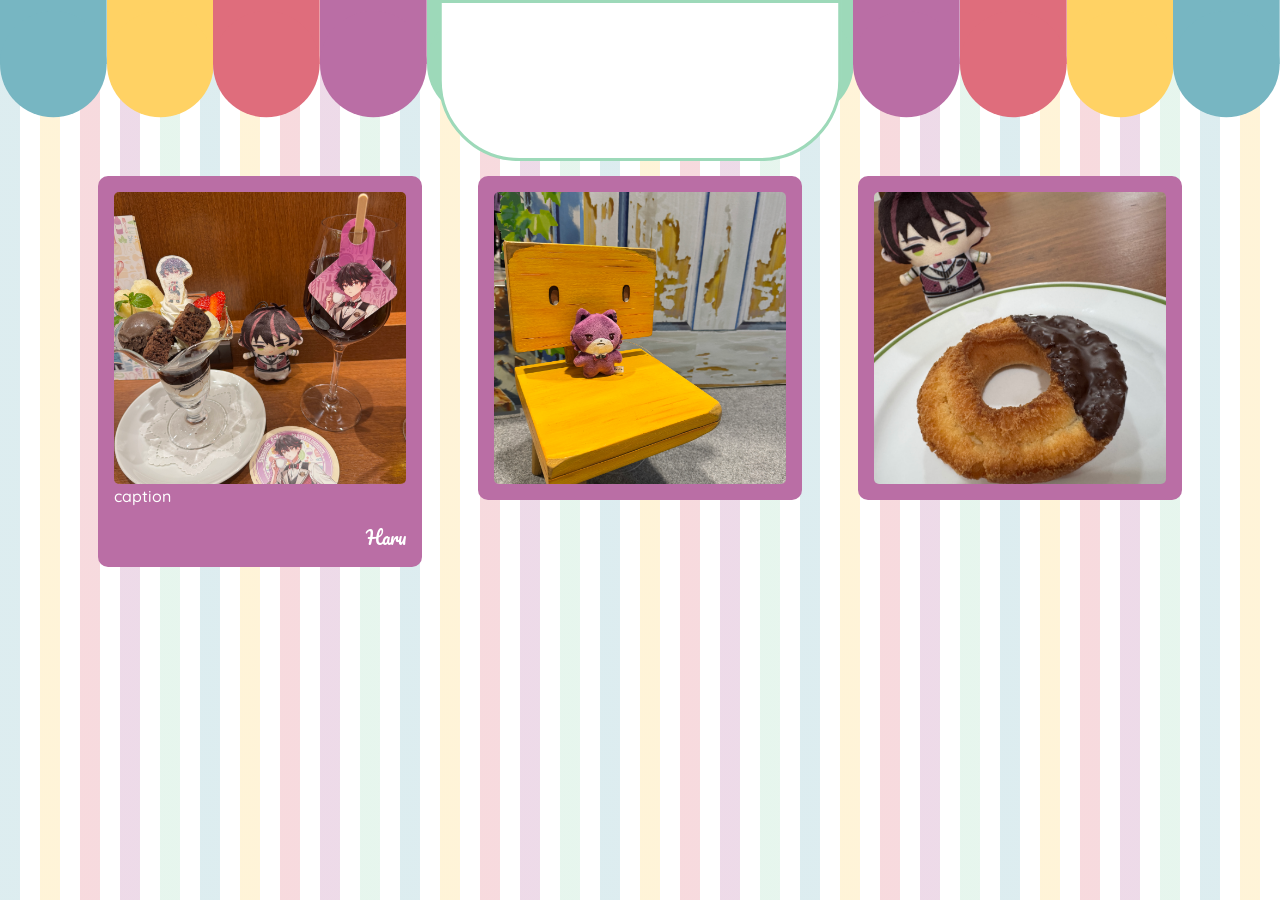
==== oshikatsu.html @ 975a584d "base for oshikatsu" ====
<!DOCTYPE html>
<html lang="en">

<head>
    <meta charset="UTF-8" />
    <meta name="viewport" content="width=device-width, initial-scale=1.0" />
    <title>Speciale 2nd Anniversary Fanzine</title>
    <meta name="description" content="A celebratory fanzine website for Speciale's second anniversary." />
    <link rel="stylesheet" href="style.css" />
    <link href="https://cdn.jsdelivr.net/npm/bootstrap@5.3.8/dist/css/bootstrap.min.css" rel="stylesheet"
        integrity="sha384-sRIl4kxILFvY47J16cr9ZwB07vP4J8+LH7qKQnuqkuIAvNWLzeN8tE5YBujZqJLB" crossorigin="anonymous">
    <link rel="preconnect" href="https://fonts.googleapis.com">
    <link rel="preconnect" href="https://fonts.gstatic.com" crossorigin>
    <link href="https://fonts.googleapis.com/css2?family=Pacifico&family=Quicksand:wght@300..700&display=swap"
        rel="stylesheet">
</head>

<body>
    <header>
        <div class="container-fluid">
            <div class="row position-relative align-items-center top-0" style="height: auto;">
                <div class="col-5 p-0 d-flex">
                    <svg viewBox="0 0 150 180" style="width: 20%; height: auto;">
                        <rect width="100%" height="90" fill="#77B6C2" />
                        <circle cx="75" cy="90" r="75" fill="#77B6C2" />
                    </svg>
                    <svg viewBox="0 0 150 180" style="width: 20%; height: auto;">
                        <rect width="100%" height="90" fill="#FFD264" />
                        <circle cx="75" cy="90" r="75" fill="#FFD264" />
                    </svg>
                    <svg viewBox="0 0 150 180" style="width: 20%; height: auto;">
                        <rect width="100%" height="90" fill="#DF6D7C" />
                        <circle cx="75" cy="90" r="75" fill="#DF6D7C" />
                    </svg>
                    <svg viewBox="0 0 150 180" style="width: 20%; height: auto;">
                        <rect width="100%" height="90" fill="#BA6EA5" />
                        <circle cx="75" cy="90" r="75" fill="#BA6EA5" />
                    </svg>
                    <svg viewBox="0 0 150 180" style="width: 20%; height: auto;">
                        <rect width="100%" height="90" fill="#9DD9B9" />
                        <circle cx="75" cy="90" r="75" fill="#9DD9B9" />
                    </svg>
                </div>
                <div class="position-absolute top-0 start-50 translate-middle-x col-4">
                    <svg width="100%" height="auto;" viewBox="0 0 650 260" fill="none"
                        xmlns="http://www.w3.org/2000/svg">
                        <path
                            d="M647.5 2.5V130C647.5 200.416 590.416 257.5 520 257.5H130C59.5837 257.5 2.5 200.416 2.5 130V2.5H647.5Z"
                            fill="white" />
                        <path
                            d="M647.5 2.5V130C647.5 200.416 590.416 257.5 520 257.5H130C59.5837 257.5 2.5 200.416 2.5 130V2.5H647.5Z"
                            stroke="#9DD9B9" stroke-width="5" />
                    </svg>
                </div>
                <div class="col-5 p-0 d-flex ms-auto">
                    <svg viewBox="0 0 150 180" style="width: 20%; height: auto;">
                        <rect width="100%" height="90" fill="#9DD9B9" />
                        <circle cx="75" cy="90" r="75" fill="#9DD9B9" />
                    </svg>
                    <svg viewBox="0 0 150 180" style="width: 20%; height: auto;">
                        <rect width="100%" height="90" fill="#BA6EA5" />
                        <circle cx="75" cy="90" r="75" fill="#BA6EA5" />
                    </svg>
                    <svg viewBox="0 0 150 180" style="width: 20%; height: auto;">
                        <rect width="100%" height="90" fill="#DF6D7C" />
                        <circle cx="75" cy="90" r="75" fill="#DF6D7C" />
                    </svg>
                    <svg viewBox="0 0 150 180" style="width: 20%; height: auto;">
                        <rect width="100%" height="90" fill="#FFD264" />
                        <circle cx="75" cy="90" r="75" fill="#FFD264" />
                    </svg>
                    <svg viewBox="0 0 150 180" style="width: 20%; height: auto;">
                        <rect width="100%" height="90" fill="#77B6C2" />
                        <circle cx="75" cy="90" r="75" fill="#77B6C2" />
                    </svg>
                </div>
            </div>
        </div>
    </header>
    <main class=" container oshi-container">
        <div class="row">
            <div class="col-sm">
                <div class="soma">
                    <img src="assets\IMG_2982.JPG">
                    <p class="caption">caption</p>
                    <p class="name">Haru</p>
                </div>
            </div>
            <div class="col-sm">
                <div class="soma">
                    <img src="assets\IMG_4136.JPG">
                </div>
            </div>
            <div class="col-sm">
                <div class="soma">
                    <img src="assets\IMG_4649.JPG ">
                </div>
            </div>

        </div>

    </main>
</body>
---- style.css ----
/* UNIVERSAL ---------------------------------------------------------------- */

html {
	min-height: 100% !important;
}

body{
  background: repeating-linear-gradient(
    90deg,
    rgba(119, 182, 194, 0.25) 0px 20px,
    white 20px 40px,
    rgba(255, 210, 100, 0.25) 40px 60px,
    white 60px 80px,
    rgba(223, 109, 124, 0.25) 80px 100px,
    white 100px 120px,
    rgba(186, 110, 165, 0.25) 120px 140px,
    white 140px 160px,
    rgba(157, 217, 185, 0.25) 160px 180px,
    white 180px 200px
  );

}
p{
  font-family: "Quicksand";
  font-weight: 500;
}

/* OSHIKATSU ---------------------------------------------------------------- */

p.caption {
  color: #FFFFFF
}

p.name{
  color: #FFFFFF;
  text-align: right;
  font-family: "Pacifico";
  font-size: 18px;
  margin-bottom: 0px;
}

.oshi-container{
  margin-top: 2em
}

.soma{
  background-color: #BA6EA5;
  border-radius: 10px;
  margin:1em;
  padding: 1em;
}

.berry{
background-color: #DF6D7C
}
.tama{
background-color: #FFD264
}
.tora{
background-color: #77B6C2
}
.suzu{
background-color: #9DD9B9
}

.soma img {
  max-width: 100%;
  aspect-ratio: 1 / 1;
  object-fit:cover;
  border-radius: 5px
}
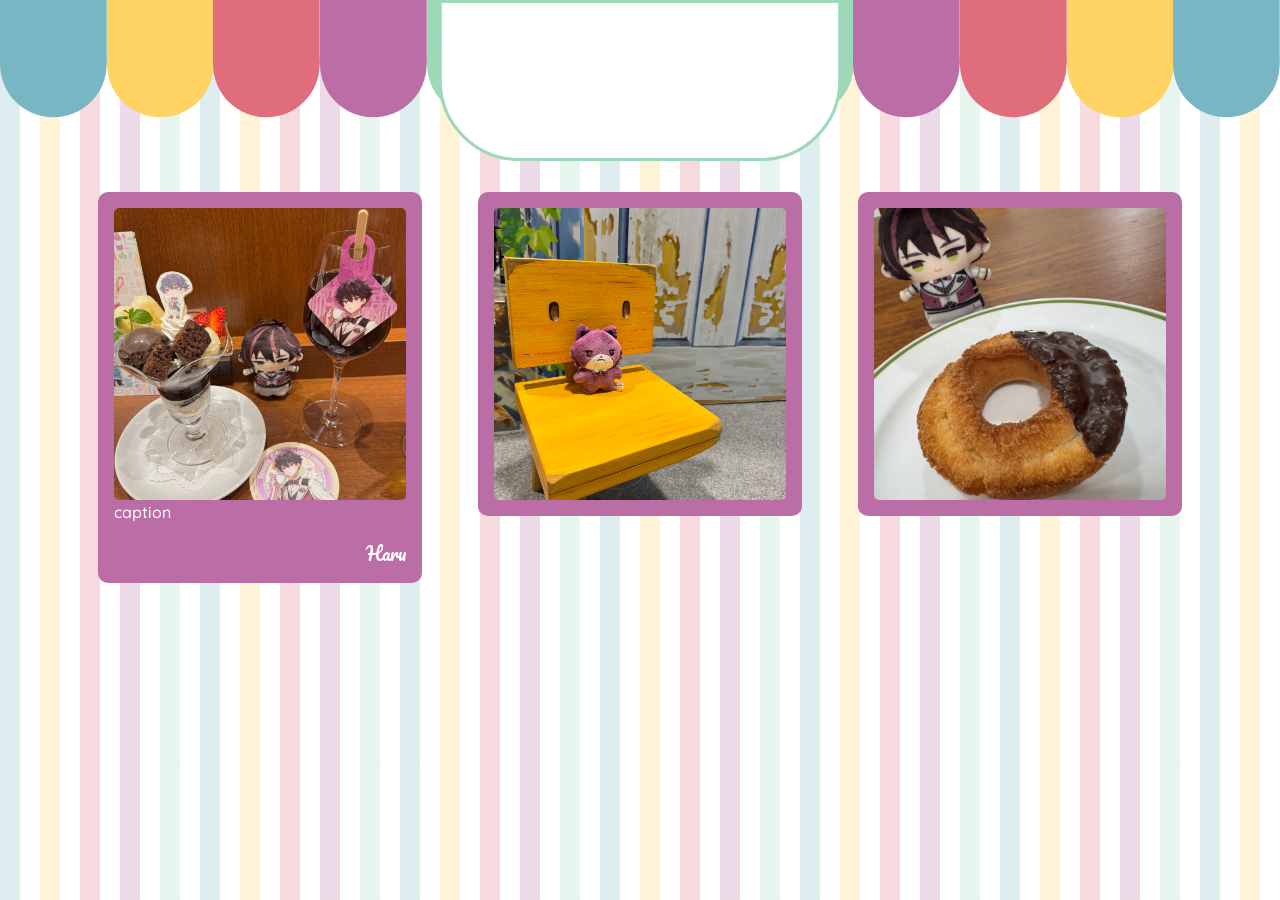
==== commit a241ccd1: "image when clicked opens modal" ====
--- a/oshikatsu.html
+++ b/oshikatsu.html
@@ -80,24 +80,43 @@
     <main class=" container oshi-container">
         <div class="row">
             <div class="col-sm">
-                <div class="soma">
-                    <img src="assets\IMG_2982.JPG">
+                <div class="soma oshi-card">
+                    <img src="assets\IMG_2982.JPG" data-bs-toggle="modal" data-bs-target="#imageModal"
+                        data-src="assets\IMG_2982.JPG" data-caption="Some kind of caption" style="cursor:pointer;">
                     <p class="caption">caption</p>
                     <p class="name">Haru</p>
                 </div>
             </div>
             <div class="col-sm">
-                <div class="soma">
-                    <img src="assets\IMG_4136.JPG">
+                <div class="soma oshi-card">
+                    <img src="assets\IMG_4136.JPG" data-bs-toggle="modal" data-bs-target="#imageModal"
+                        data-src="assets\IMG_4136.JPG" style="cursor:pointer;">
                 </div>
             </div>
             <div class="col-sm">
-                <div class="soma">
-                    <img src="assets\IMG_4649.JPG ">
+                <div class="soma oshi-card">
+                    <img src="assets\IMG_4649.JPG " data-bs-toggle="modal" data-bs-target="#imageModal"
+                        data-src="assets\IMG_4649.JPG " style="cursor:pointer;">
                 </div>
             </div>
 
         </div>
+        <div id="modal-placeholder"></div>
+    </main>
+    <script src="https://cdn.jsdelivr.net/npm/bootstrap@5.3.3/dist/js/bootstrap.bundle.min.js"></script>
+    <script>
+        fetch('modal.html')
+            .then(res => res.text())
+            .then(html => {
+                document.getElementById('modal-placeholder').innerHTML = html
+                // load modal.js AFTER the modal HTML is injected
+                const script = document.createElement('script')
+                script.src = 'script.js'
+                document.body.appendChild(script)
+            })
+    </script>
+</body>
 
-    </main>
-</body>+
+
+</html>
--- a/style.css
+++ b/style.css
@@ -40,14 +40,17 @@
 }
 
 .oshi-container{
-  margin-top: 2em
+  margin-top: 3em
+}
+
+.oshi-card{
+  border-radius: 10px;
+  margin:1em;
+  padding: 1em;
 }
 
 .soma{
   background-color: #BA6EA5;
-  border-radius: 10px;
-  margin:1em;
-  padding: 1em;
 }
 
 .berry{
@@ -68,4 +71,10 @@
   aspect-ratio: 1 / 1;
   object-fit:cover;
   border-radius: 5px
+}
+
+/* OSHIKATSU ---------------------------------------------------------------- */
+
+.modal-custom{
+  padding:1em;
 }
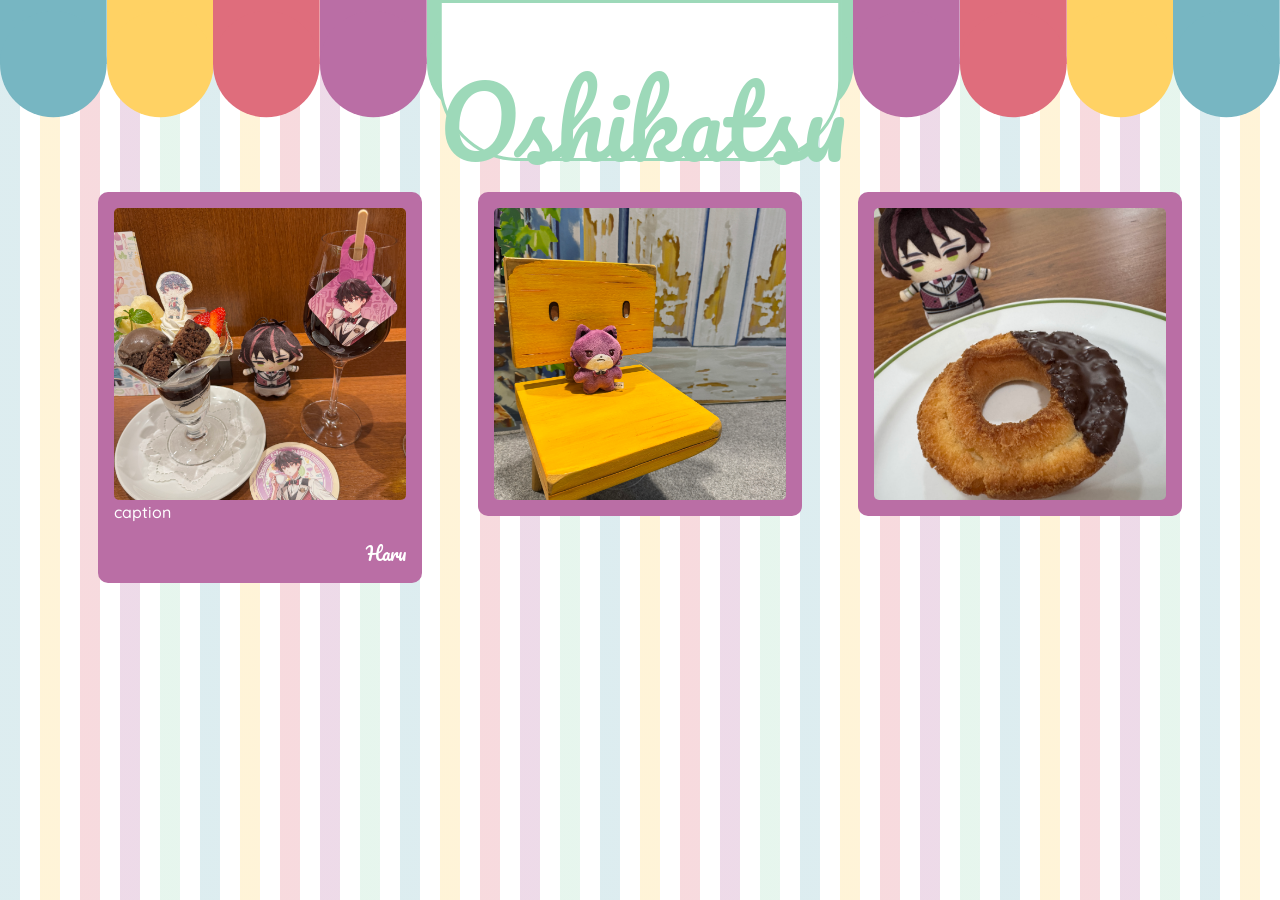
==== commit 6fabf3a3: "Added base frontpage with link to fanzine and oshikatsu" ====
--- a/oshikatsu.html
+++ b/oshikatsu.html
@@ -51,6 +51,11 @@
                             d="M647.5 2.5V130C647.5 200.416 590.416 257.5 520 257.5H130C59.5837 257.5 2.5 200.416 2.5 130V2.5H647.5Z"
                             stroke="#9DD9B9" stroke-width="5" />
                     </svg>
+                </div>
+                <div class="position-absolute top-50 start-50 translate-middle-x col-4 ">
+                    <div class="heading-box">
+                        <h1 class="heading">Oshikatsu</h1>
+                    </div>
                 </div>
                 <div class="col-5 p-0 d-flex ms-auto">
                     <svg viewBox="0 0 150 180" style="width: 20%; height: auto;">
--- a/style.css
+++ b/style.css
@@ -24,6 +24,28 @@
   font-family: "Quicksand";
   font-weight: 500;
 }
+
+h1{
+    font-family: "Pacifico";
+}
+
+/* LANDING PAGE  ---------------------------------------------------------------- */
+.menu-btn{
+text-align: center
+}
+
+.menu-btn button{
+  font-size:2em;
+  font-family: "Pacifico";
+  margin:10px;
+  background-color: #FDDAA0;
+  color: #12320D;
+  border: 2px solid #12320D;
+  padding:10px;
+  border-radius: 0.25em;
+
+}
+
 
 /* OSHIKATSU ---------------------------------------------------------------- */
 
@@ -77,4 +99,15 @@
 
 .modal-custom{
   padding:1em;
+}
+
+.heading-box{
+width:100%;
+height: auto;
+}
+
+.heading{
+  color: #9DD9B9;
+  text-align: center;
+  font-size: 6em;
 }
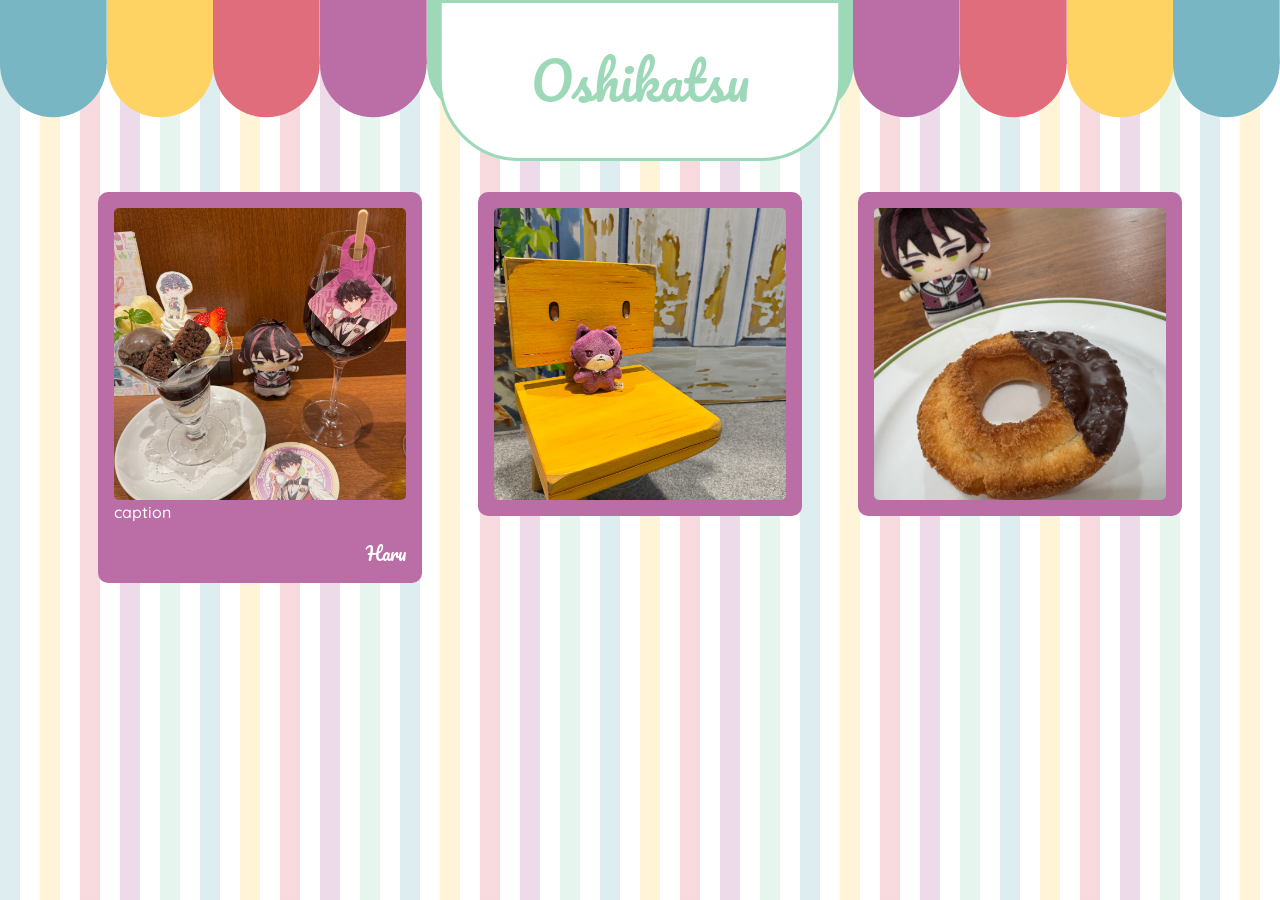
==== commit 240a0ed8: "updated responsive-ness for oshikatsu header" ====
--- a/oshikatsu.html
+++ b/oshikatsu.html
@@ -41,9 +41,8 @@
                         <circle cx="75" cy="90" r="75" fill="#9DD9B9" />
                     </svg>
                 </div>
-                <div class="position-absolute top-0 start-50 translate-middle-x col-4">
-                    <svg width="100%" height="auto;" viewBox="0 0 650 260" fill="none"
-                        xmlns="http://www.w3.org/2000/svg">
+                <div class="position-absolute top-0 start-50 translate-middle-x col-4 dome-wrapper">
+                    <svg width="100%" viewBox="0 0 650 260" fill="none" xmlns="http://www.w3.org/2000/svg">
                         <path
                             d="M647.5 2.5V130C647.5 200.416 590.416 257.5 520 257.5H130C59.5837 257.5 2.5 200.416 2.5 130V2.5H647.5Z"
                             fill="white" />
@@ -51,8 +50,6 @@
                             d="M647.5 2.5V130C647.5 200.416 590.416 257.5 520 257.5H130C59.5837 257.5 2.5 200.416 2.5 130V2.5H647.5Z"
                             stroke="#9DD9B9" stroke-width="5" />
                     </svg>
-                </div>
-                <div class="position-absolute top-50 start-50 translate-middle-x col-4 ">
                     <div class="heading-box">
                         <h1 class="heading">Oshikatsu</h1>
                     </div>
--- a/style.css
+++ b/style.css
@@ -101,13 +101,25 @@
   padding:1em;
 }
 
-.heading-box{
-width:100%;
-height: auto;
+.dome-wrapper {
+    position: relative; /* this becomes the positioning context */
 }
 
-.heading{
-  color: #9DD9B9;
-  text-align: center;
-  font-size: 6em;
+.heading-box {
+    position: absolute;
+    top: 50%;
+    left: 50%;
+    transform: translate(-50%, -50%);
+    width: 100%;
+    display: flex;
+    justify-content: center;
+    align-items: center;
+    padding: 0 1rem;
+}
+
+.heading {
+    font-size: clamp(1.5rem, 4vw, 6rem);
+    margin: 0;
+    line-height: 1;
+    color: #9DD9B9;
 }
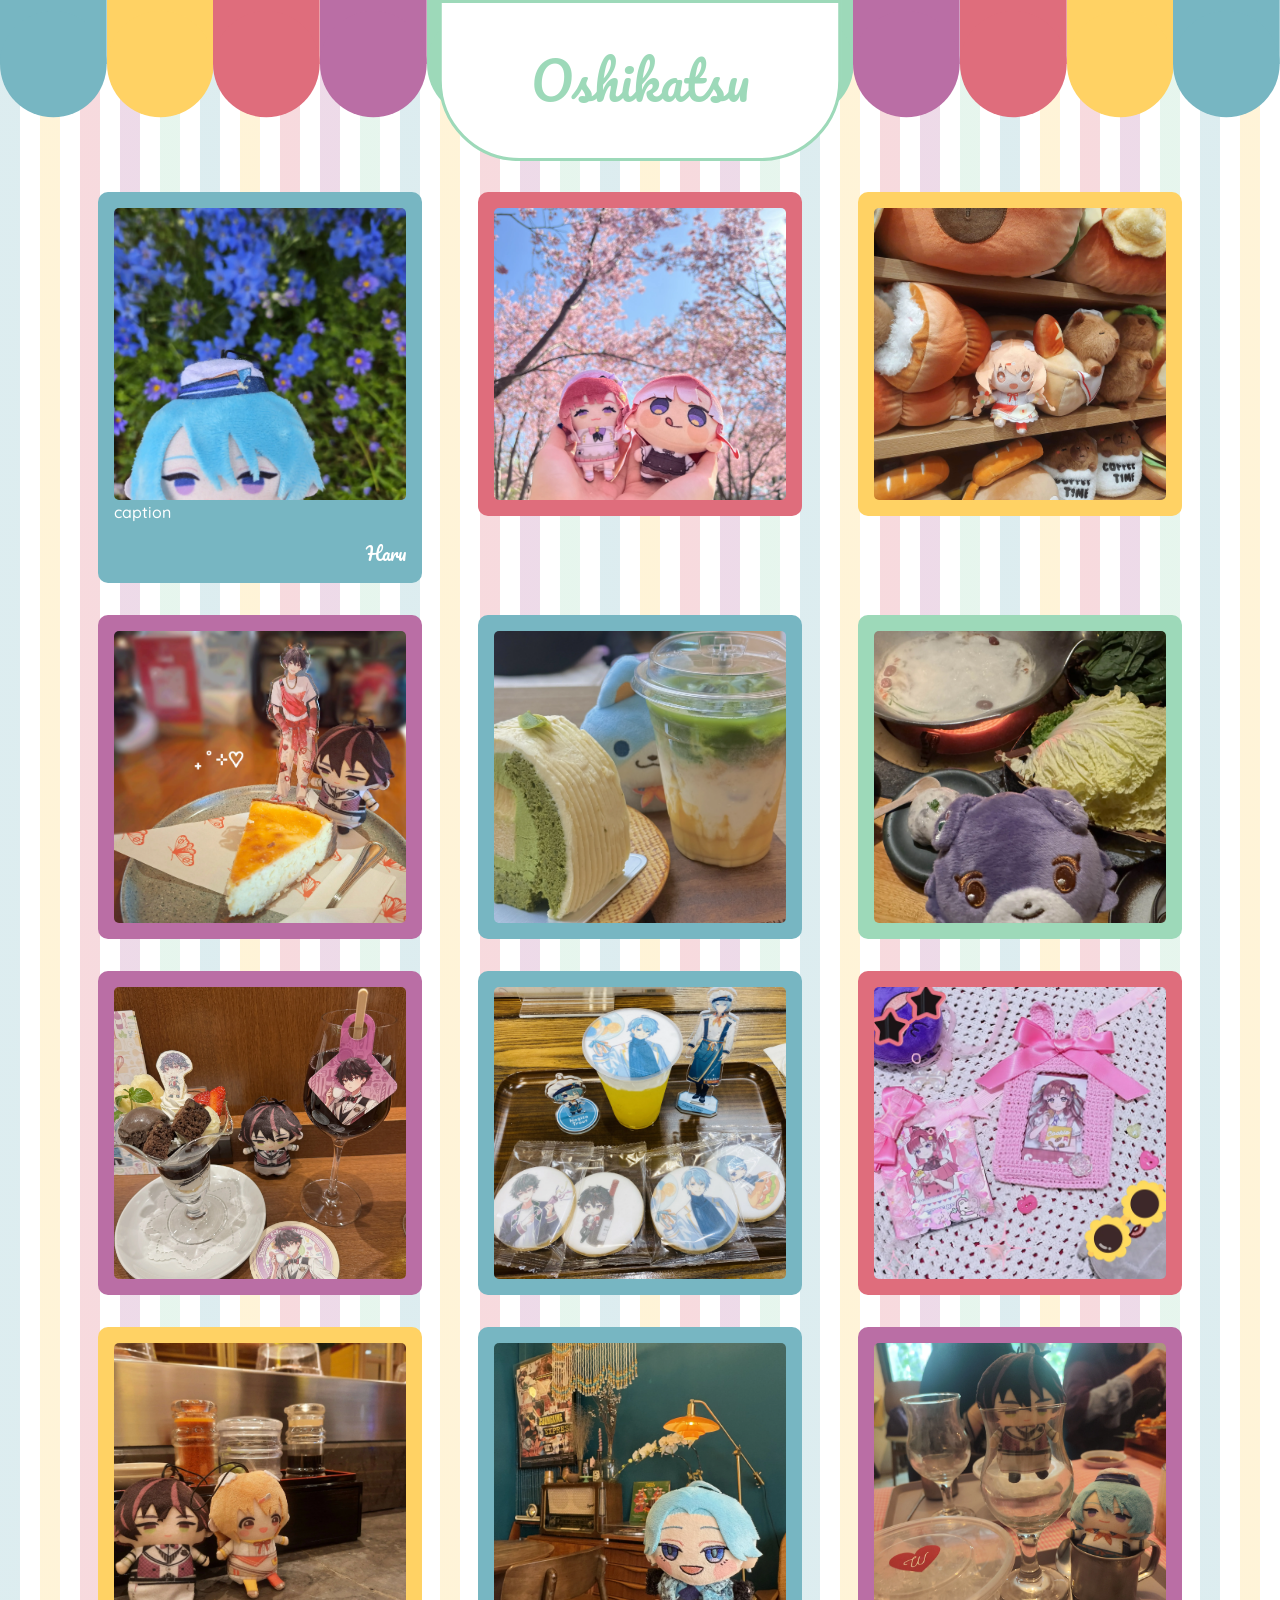
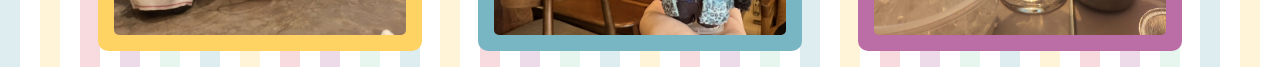
==== commit 0ed8803a: "added oshikatsu images and awning" ====
--- a/oshikatsu.html
+++ b/oshikatsu.html
@@ -82,26 +82,86 @@
     <main class=" container oshi-container">
         <div class="row">
             <div class="col-sm">
-                <div class="soma oshi-card">
-                    <img src="assets\IMG_2982.JPG" data-bs-toggle="modal" data-bs-target="#imageModal"
-                        data-src="assets\IMG_2982.JPG" data-caption="Some kind of caption" style="cursor:pointer;">
+                <div class="tora oshi-card">
+                    <img src="assets\oshikatsu\ellen_2.webp" data-bs-toggle="modal" data-bs-target="#imageModal"
+                        data-src="assets\oshikatsu\ellen_2.webp" data-caption="Some kind of caption"
+                        style="cursor:pointer;">
                     <p class="caption">caption</p>
                     <p class="name">Haru</p>
                 </div>
             </div>
             <div class="col-sm">
+                <div class="berry oshi-card">
+                    <img src="assets\oshikatsu\ritsu_3.webp" data-bs-toggle="modal" data-bs-target="#imageModal"
+                        data-src="assets\oshikatsu\ritsu_3.webp" style="cursor:pointer;">
+                </div>
+            </div>
+            <div class="col-sm">
+                <div class="tama oshi-card">
+                    <img src="assets\oshikatsu\kei_2.webp" data-bs-toggle="modal" data-bs-target="#imageModal"
+                        data-src="assets\oshikatsu\kei_2.webp" style="cursor:pointer;">
+                </div>
+            </div>
+        </div>
+        <div class="row">
+            <div class="col-sm">
                 <div class="soma oshi-card">
-                    <img src="assets\IMG_4136.JPG" data-bs-toggle="modal" data-bs-target="#imageModal"
-                        data-src="assets\IMG_4136.JPG" style="cursor:pointer;">
+                    <img src="assets\oshikatsu\hoshi_1.webp" data-bs-toggle="modal" data-bs-target="#imageModal"
+                        data-src="assets\oshikatsu\hoshi_1.webp" style="cursor:pointer;">
+                </div>
+            </div>
+            <div class="col-sm">
+                <div class="tora oshi-card">
+                    <img src="assets\oshikatsu\kelly_1.webp" data-bs-toggle="modal" data-bs-target="#imageModal"
+                        data-src="assets\oshikatsu\kelly_1.webp" style="cursor:pointer;">
+                </div>
+            </div>
+            <div class="col-sm">
+                <div class="suzu oshi-card">
+                    <img src="assets\oshikatsu\haru_4.webp" data-bs-toggle="modal" data-bs-target="#imageModal"
+                        data-src="assets\oshikatsu\haru_4.webp" style="cursor:pointer;">
+                </div>
+            </div>
+        </div>
+        <div class="row">
+            <div class="col-sm">
+                <div class="soma oshi-card">
+                    <img src="assets\oshikatsu\haru_1.webp" data-bs-toggle="modal" data-bs-target="#imageModal"
+                        data-src="assets\oshikatsu\haru_1.webp" style="cursor:pointer;">
+                </div>
+            </div>
+            <div class="col-sm">
+                <div class="tora oshi-card">
+                    <img src="assets\oshikatsu\hellena_3.webp" data-bs-toggle="modal" data-bs-target="#imageModal"
+                        data-src="assets\oshikatsu\hellena_3.webp" style="cursor:pointer;">
+                </div>
+            </div>
+            <div class="col-sm">
+                <div class="berry oshi-card">
+                    <img src="assets\oshikatsu\mika_1.webp" data-bs-toggle="modal" data-bs-target="#imageModal"
+                        data-src="assets\oshikatsu\mika_1.webp" style="cursor:pointer;">
+                </div>
+            </div>
+        </div>
+        <div class="row">
+            <div class="col-sm">
+                <div class="tama oshi-card">
+                    <img src="assets\oshikatsu\kei_1.webp" data-bs-toggle="modal" data-bs-target="#imageModal"
+                        data-src="assets\oshikatsu\kei_1.webp" style="cursor:pointer;">
+                </div>
+            </div>
+            <div class="col-sm">
+                <div class="tora oshi-card">
+                    <img src="assets\oshikatsu\saku_1.webp" data-bs-toggle="modal" data-bs-target="#imageModal"
+                        data-src="assets\oshikatsu\saku_1.webp" style="cursor:pointer;">
                 </div>
             </div>
             <div class="col-sm">
                 <div class="soma oshi-card">
-                    <img src="assets\IMG_4649.JPG " data-bs-toggle="modal" data-bs-target="#imageModal"
-                        data-src="assets\IMG_4649.JPG " style="cursor:pointer;">
+                    <img src="assets\oshikatsu\trisha_1.webp" data-bs-toggle="modal" data-bs-target="#imageModal"
+                        data-src="assets\oshikatsu\trisha_1.webp" style="cursor:pointer;">
                 </div>
             </div>
-
         </div>
         <div id="modal-placeholder"></div>
     </main>
--- a/style.css
+++ b/style.css
@@ -4,7 +4,13 @@
 	min-height: 100% !important;
 }
 
+html.no-scroll {
+	height: 100%;
+	overflow: hidden;
+}
+
 body{
+   margin: 0;
   background: repeating-linear-gradient(
     90deg,
     rgba(119, 182, 194, 0.25) 0px 20px,
@@ -18,8 +24,13 @@
     rgba(157, 217, 185, 0.25) 160px 180px,
     white 180px 200px
   );
-
-}
+}
+
+body.no-scroll {
+  height: 100%;
+  overflow: hidden;
+}
+
 p{
   font-family: "Quicksand";
   font-weight: 500;
@@ -45,7 +56,101 @@
   border-radius: 0.25em;
 
 }
-
+.landing-hero {
+    position: relative;
+    display: flex;
+    align-items: flex-end;
+    justify-content: space-between;
+    height: 100vh;
+    width: 100vw;
+    margin: 0 auto;
+    overflow: hidden;
+}
+
+.char {
+    position: absolute;
+    bottom: 0;
+    height: auto; /* let width drive */
+    object-fit: unset;
+}
+
+/* ── Side groups ── */
+.characters-left,
+.characters-right {
+    position: relative;
+    flex-shrink: 0;
+    width: 38%;
+    height: 750px;
+    overflow: visible;
+    transform: translateY(50%);
+}
+
+/* Left: 3 characters — char-left-3 bleeds furthest into center */
+.char-left-1 { left: -15%;  width: 100%; z-index: 1; }
+.char-left-2 { left: 14%;  width: 100%; z-index: 2; }
+.char-left-3 { left: 38%;  width: 90%; z-index: 3; transform: translateY(10%);}
+
+/* Right: 2 characters — char-right-1 bleeds furthest into center */
+.char-right-1 { right: 38%; width: 100%; z-index: 2; }
+.char-right-2 { right: -7%; width: 100%; z-index: 3;  transform: translateY(5%);}
+
+/* ── Center ── */
+.hero-center {
+    position: absolute;
+        left: 50%;
+    top: 0; /* anchor to top instead of true center */
+    transform: translateX(-50%); /* only horizontal centering */
+    z-index: 10; /* sits above character images */
+    display: flex;
+    flex-direction: column;
+    align-items: center;
+    gap: 1rem;
+    flex-shrink: 0;
+    width: auto;
+    padding-bottom: 2rem;
+}
+
+.hero-logo {
+    width: 100%;
+    max-width: 750px;
+}
+
+.hero-buttons {
+    display: flex;
+    flex-direction: column;
+    align-items: center;
+    gap: 0.75rem;
+    width: 100%;
+}
+
+.menu-btn-hero {
+    font-size: clamp(1rem, 2.5vw, 1.5rem);
+    font-family: "Pacifico";
+    width: 30%;
+    background-color: #FDDAA0;
+    color: #12320D;
+    border: 2px solid #12320D;
+    padding: 10px;
+    border-radius: 0.25em;
+    cursor: pointer;
+}
+
+/* ── Mobile: hide characters, center the logo + buttons ── */
+@media (max-width: 768px) {
+    .characters-left,
+    .characters-right {
+        display: none;
+    }
+
+    .landing-hero {
+        min-height: unset;
+        padding: 2rem 1rem;
+    }
+
+    .hero-center {
+        width: 100%;
+    }
+}
 
 /* OSHIKATSU ---------------------------------------------------------------- */
 
@@ -74,7 +179,6 @@
 .soma{
   background-color: #BA6EA5;
 }
-
 .berry{
 background-color: #DF6D7C
 }
@@ -94,6 +198,34 @@
   object-fit:cover;
   border-radius: 5px
 }
+
+.tora img {
+  max-width: 100%;
+  aspect-ratio: 1 / 1;
+  object-fit:cover;
+  border-radius: 5px
+}
+.berry img {
+  max-width: 100%;
+  aspect-ratio: 1 / 1;
+  object-fit:cover;
+  border-radius: 5px
+}
+.tama img {
+  max-width: 100%;
+  aspect-ratio: 1 / 1;
+  object-fit:cover;
+  border-radius: 5px
+}
+.suzu img {
+  max-width: 100%;
+  aspect-ratio: 1 / 1;
+  object-fit:cover;
+  border-radius: 5px
+}
+
+
+
 
 /* OSHIKATSU ---------------------------------------------------------------- */
 
@@ -122,4 +254,73 @@
     margin: 0;
     line-height: 1;
     color: #9DD9B9;
-}+}
+
+/* AWNING HEADER ---------------------------------------------------------------- */
+
+.awning-header {
+    position: relative;
+    width: 100%;
+    height: var(--awning-height);
+    overflow: hidden;
+}
+
+/* Brick backdrop behind the awning */
+.awning-brick {
+    height: 60%;
+    width: 100%;
+    display: flex;
+    align-items: flex-end;
+    justify-content: center;
+    padding-bottom: 0.25em;
+    background-color: #9c4a3d;
+    background-image:
+        linear-gradient(335deg, rgba(0, 0, 0, 0.18) 23px, transparent 23px),
+        linear-gradient(155deg, rgba(0, 0, 0, 0.18) 23px, transparent 23px),
+        linear-gradient(335deg, rgba(0, 0, 0, 0.18) 23px, transparent 23px),
+        linear-gradient(155deg, rgba(0, 0, 0, 0.18) 23px, transparent 23px);
+    background-size: 58px 58px;
+    background-position: 0px 2px, 4px 35px, 29px 31px, 34px 6px;
+    box-shadow: inset 0 -6px 12px -6px rgba(0, 0, 0, 0.4);
+}
+
+.awning-brand {
+    font-family: "Pacifico";
+    font-size: clamp(1.5rem, 4vw, 2.75rem);
+    color: #FDDAA0;
+    text-shadow: 2px 2px 0 rgba(0, 0, 0, 0.35);
+}
+
+/* The awning band itself */
+.awning-band {
+    height: 32%;
+    width: 100%;
+    display: flex;
+    align-items: center;
+    justify-content: center;
+    background-color: #B5342E;
+    background-image: repeating-linear-gradient(
+        90deg,
+        rgba(0, 0, 0, 0.08) 0px 18px,
+        transparent 18px 36px
+    );
+    box-shadow: inset 0 4px 6px -4px rgba(0, 0, 0, 0.5);
+}
+
+.awning-text {
+    font-family: "Pacifico";
+    font-style: italic;
+    font-size: clamp(1rem, 2.2vw, 1.5rem);
+    color: #FDDAA0;
+    letter-spacing: 0.05em;
+}
+
+/* Scalloped valance along the bottom edge of the awning */
+.awning-scallop {
+    height: 8%;
+    width: 100%;
+    background-image: radial-gradient(circle at 10px 0, transparent 12px, #B5342E 13px);
+    background-size: 20px 20px;
+    background-repeat: repeat-x;
+    background-position: top;
+}
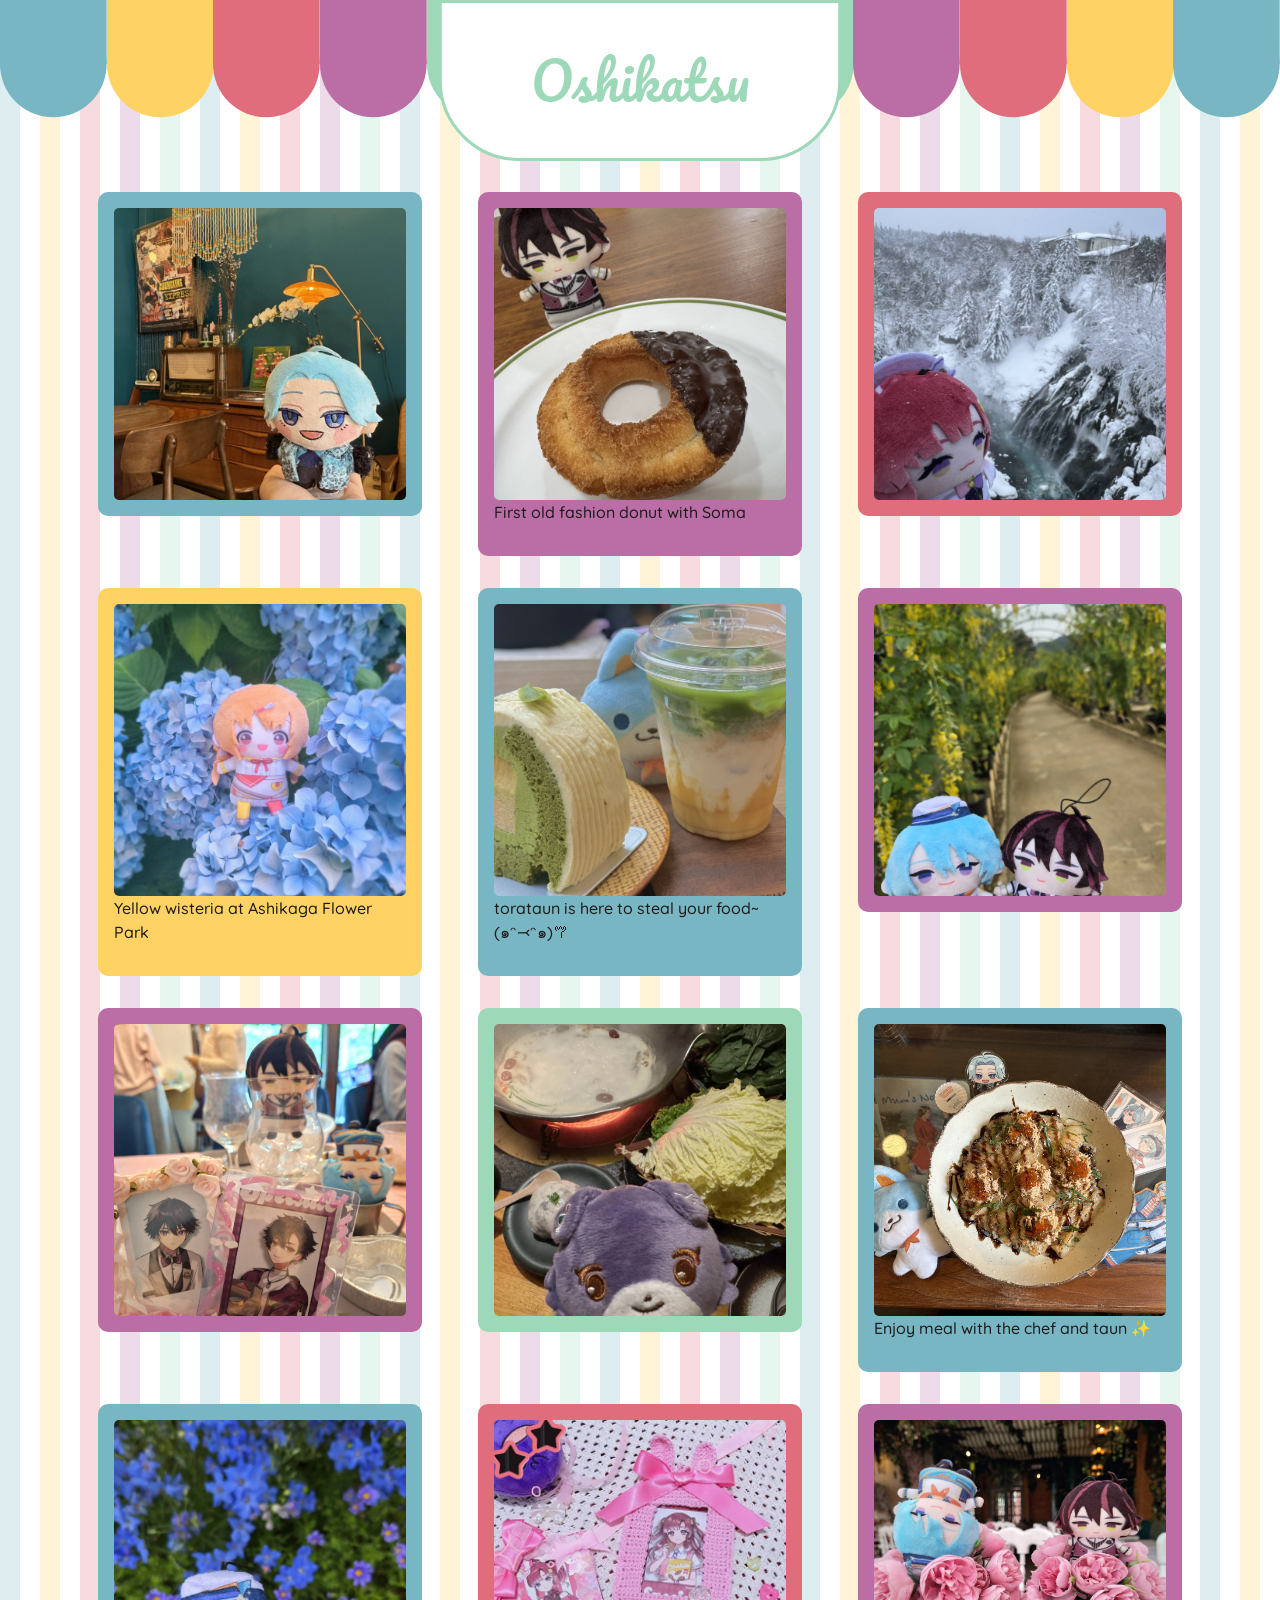
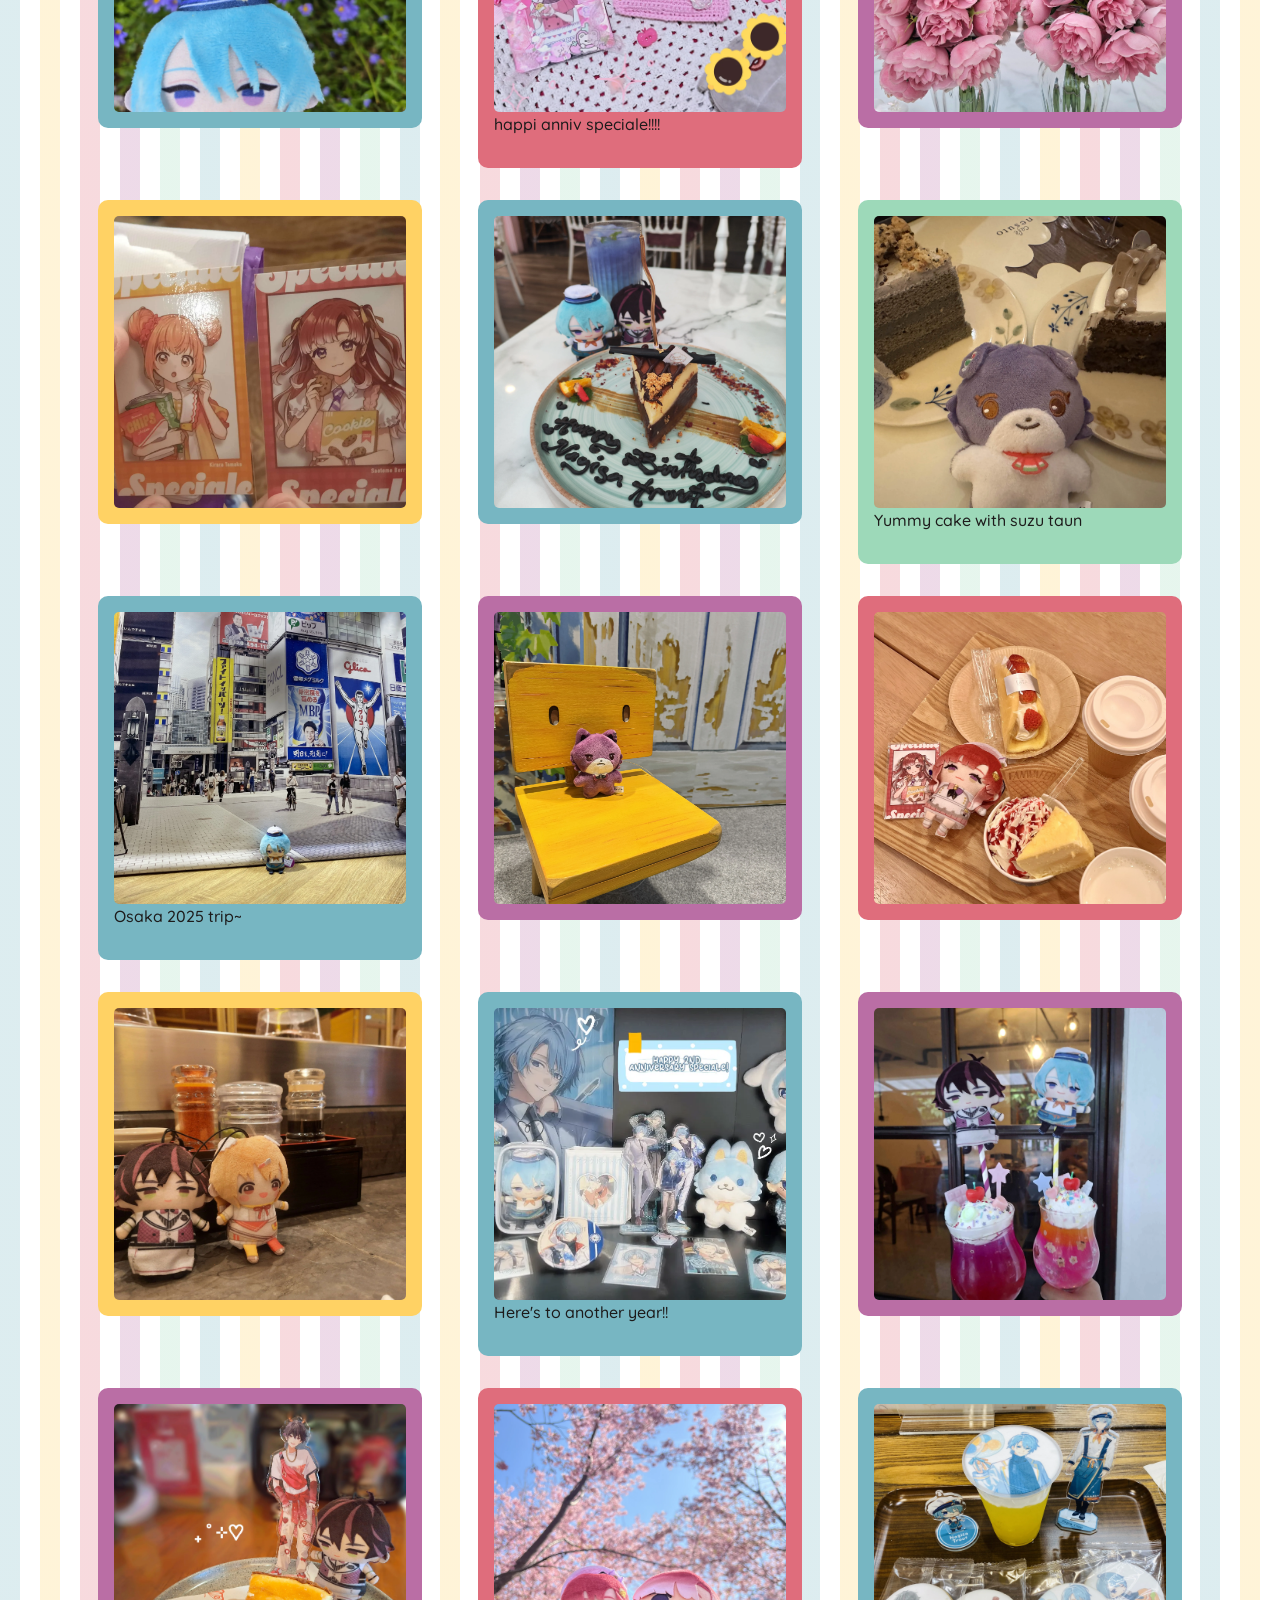
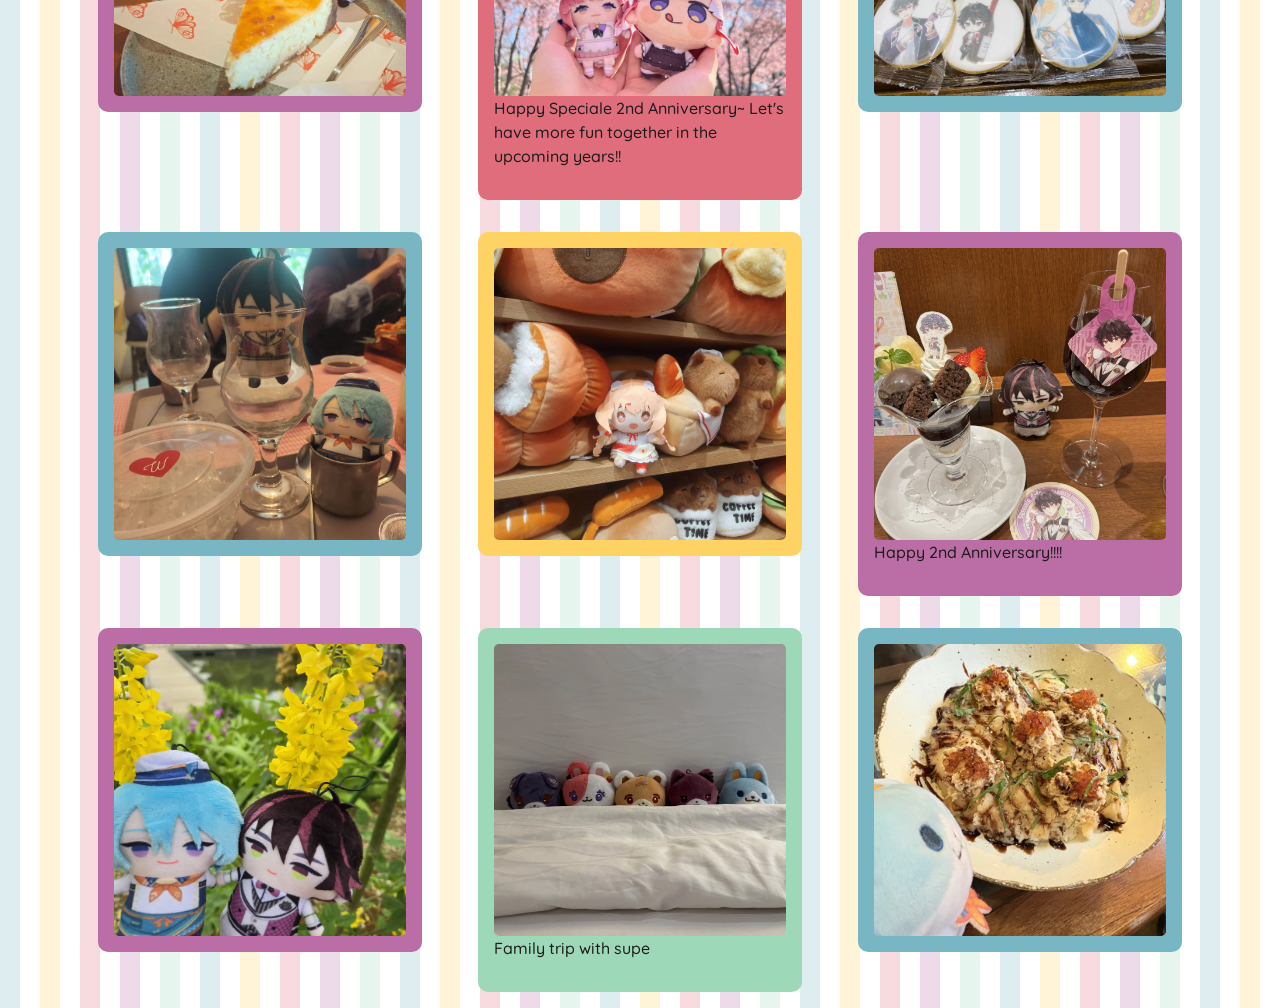
==== commit 34ed9f2c: "oshikatsu all images up and supe for landing" ====
--- a/oshikatsu.html
+++ b/oshikatsu.html
@@ -83,83 +83,228 @@
         <div class="row">
             <div class="col-sm">
                 <div class="tora oshi-card">
-                    <img src="assets\oshikatsu\ellen_2.webp" data-bs-toggle="modal" data-bs-target="#imageModal"
-                        data-src="assets\oshikatsu\ellen_2.webp" data-caption="Some kind of caption"
-                        style="cursor:pointer;">
-                    <p class="caption">caption</p>
-                    <p class="name">Haru</p>
+                    <img src="assets\oshikatsu\tora_5.webp" data-bs-toggle="modal" data-bs-target="#imageModal"
+                        data-src="assets\oshikatsu\tora_5.webp" style="cursor:pointer;">
+                </div>
+            </div>
+            <div class="col-sm">
+                <div class="soma oshi-card">
+                    <img src="assets\oshikatsu\soma_3.webp" data-bs-toggle="modal" data-bs-target="#imageModal"
+                        data-src="assets\oshikatsu\soma_3.webp" style="cursor:pointer;"
+                        data-caption="First old fashion donut with Soma">
+                    <p class="caption">First old fashion donut with Soma</p>
                 </div>
             </div>
             <div class="col-sm">
                 <div class="berry oshi-card">
-                    <img src="assets\oshikatsu\ritsu_3.webp" data-bs-toggle="modal" data-bs-target="#imageModal"
-                        data-src="assets\oshikatsu\ritsu_3.webp" style="cursor:pointer;">
-                </div>
-            </div>
+                    <img src="assets\oshikatsu\beri_3.webp" data-bs-toggle="modal" data-bs-target="#imageModal"
+                        data-src="assets\oshikatsu\beri_3.webp" style="cursor:pointer;">
+                </div>
+            </div>
+        </div>
+        <div class="row">
             <div class="col-sm">
                 <div class="tama oshi-card">
-                    <img src="assets\oshikatsu\kei_2.webp" data-bs-toggle="modal" data-bs-target="#imageModal"
-                        data-src="assets\oshikatsu\kei_2.webp" style="cursor:pointer;">
-                </div>
-            </div>
-        </div>
-        <div class="row">
-            <div class="col-sm">
-                <div class="soma oshi-card">
-                    <img src="assets\oshikatsu\hoshi_1.webp" data-bs-toggle="modal" data-bs-target="#imageModal"
-                        data-src="assets\oshikatsu\hoshi_1.webp" style="cursor:pointer;">
-                </div>
-            </div>
-            <div class="col-sm">
-                <div class="tora oshi-card">
-                    <img src="assets\oshikatsu\kelly_1.webp" data-bs-toggle="modal" data-bs-target="#imageModal"
-                        data-src="assets\oshikatsu\kelly_1.webp" style="cursor:pointer;">
+                    <img src="assets\oshikatsu\tama_1.webp" data-bs-toggle="modal" data-bs-target="#imageModal"
+                        data-src="assets\oshikatsu\tama_1.webp" style="cursor:pointer;"
+                        data-caption="Yellow wisteria at Ashikaga Flower Park">
+                    <p class="caption">Yellow wisteria at Ashikaga Flower Park</p>
+                </div>
+            </div>
+            <div class="col-sm">
+                <div class="tora oshi-card">
+                    <img src="assets\oshikatsu\tora_3.webp" data-bs-toggle="modal" data-bs-target="#imageModal"
+                        data-src="assets\oshikatsu\tora_3.webp" style="cursor:pointer;"
+                        data-caption="torataun is here to steal your food~ ‎(๑ᵔ⤙ᵔ๑)𐂐">
+                    <p class="caption">torataun is here to steal your food~ ‎(๑ᵔ⤙ᵔ๑)𐂐</p>
+                </div>
+            </div>
+            <div class="col-sm">
+                <div class="soma oshi-card">
+                    <img src="assets\oshikatsu\darunemu_2.webp" data-bs-toggle="modal" data-bs-target="#imageModal"
+                        data-src="assets\oshikatsu\darunemu_2.webp" style="cursor:pointer;">
+                </div>
+            </div>
+        </div>
+        <div class="row">
+            <div class="col-sm">
+                <div class="soma oshi-card">
+                    <img src="assets\oshikatsu\soma_5.webp" data-bs-toggle="modal" data-bs-target="#imageModal"
+                        data-src="assets\oshikatsu\soma_5.webp" style="cursor:pointer;">
                 </div>
             </div>
             <div class="col-sm">
                 <div class="suzu oshi-card">
-                    <img src="assets\oshikatsu\haru_4.webp" data-bs-toggle="modal" data-bs-target="#imageModal"
-                        data-src="assets\oshikatsu\haru_4.webp" style="cursor:pointer;">
-                </div>
-            </div>
-        </div>
-        <div class="row">
-            <div class="col-sm">
-                <div class="soma oshi-card">
-                    <img src="assets\oshikatsu\haru_1.webp" data-bs-toggle="modal" data-bs-target="#imageModal"
-                        data-src="assets\oshikatsu\haru_1.webp" style="cursor:pointer;">
-                </div>
-            </div>
-            <div class="col-sm">
-                <div class="tora oshi-card">
-                    <img src="assets\oshikatsu\hellena_3.webp" data-bs-toggle="modal" data-bs-target="#imageModal"
-                        data-src="assets\oshikatsu\hellena_3.webp" style="cursor:pointer;">
-                </div>
-            </div>
+                    <img src="assets\oshikatsu\suzu_1.webp" data-bs-toggle="modal" data-bs-target="#imageModal"
+                        data-src="assets\oshikatsu\suzu_1.webp" style="cursor:pointer;">
+                </div>
+            </div>
+            <div class="col-sm">
+                <div class="tora oshi-card">
+                    <img src="assets\oshikatsu\tora_7.webp" data-bs-toggle="modal" data-bs-target="#imageModal"
+                        data-src="assets\oshikatsu\tora_7.webp" style="cursor:pointer;"
+                        data-caption="Enjoy meal with the chef and taun ✨">
+                    <p class="caption">Enjoy meal with the chef and taun ✨</p>
+                </div>
+            </div>
+        </div>
+        <div class="row">
+            <div class="col-sm">
+                <div class="tora oshi-card">
+                    <img src="assets\oshikatsu\tora_1.webp" data-bs-toggle="modal" data-bs-target="#imageModal"
+                        data-src="assets\oshikatsu\tora_1.webp" style="cursor:pointer;">
+                </div>
+            </div>
+
             <div class="col-sm">
                 <div class="berry oshi-card">
-                    <img src="assets\oshikatsu\mika_1.webp" data-bs-toggle="modal" data-bs-target="#imageModal"
-                        data-src="assets\oshikatsu\mika_1.webp" style="cursor:pointer;">
+                    <img src="assets\oshikatsu\beri_1.webp" data-bs-toggle="modal" data-bs-target="#imageModal"
+                        data-src="assets\oshikatsu\beri_1.webp" style="cursor:pointer;"
+                        data-caption="happi anniv speciale!!!!">
+                    <p class="caption">happi anniv speciale!!!!</p>
+                </div>
+            </div>
+            <div class="col-sm">
+                <div class="soma oshi-card">
+                    <img src="assets\oshikatsu\darunemu_4.webp" data-bs-toggle="modal" data-bs-target="#imageModal"
+                        data-src="assets\oshikatsu\darunemu_4.webp" style="cursor:pointer;">
                 </div>
             </div>
         </div>
         <div class="row">
             <div class="col-sm">
                 <div class="tama oshi-card">
-                    <img src="assets\oshikatsu\kei_1.webp" data-bs-toggle="modal" data-bs-target="#imageModal"
-                        data-src="assets\oshikatsu\kei_1.webp" style="cursor:pointer;">
-                </div>
-            </div>
-            <div class="col-sm">
-                <div class="tora oshi-card">
-                    <img src="assets\oshikatsu\saku_1.webp" data-bs-toggle="modal" data-bs-target="#imageModal"
-                        data-src="assets\oshikatsu\saku_1.webp" style="cursor:pointer;">
-                </div>
-            </div>
-            <div class="col-sm">
-                <div class="soma oshi-card">
-                    <img src="assets\oshikatsu\trisha_1.webp" data-bs-toggle="modal" data-bs-target="#imageModal"
-                        data-src="assets\oshikatsu\trisha_1.webp" style="cursor:pointer;">
+                    <img src="assets\oshikatsu\beritama_1.webp" data-bs-toggle="modal" data-bs-target="#imageModal"
+                        data-src="assets\oshikatsu\beritama_1.webp" style="cursor:pointer;">
+                </div>
+            </div>
+
+            <div class="col-sm">
+                <div class="tora oshi-card">
+                    <img src="assets\oshikatsu\darunemu_6.webp" data-bs-toggle="modal" data-bs-target="#imageModal"
+                        data-src="assets\oshikatsu\darunemu_6.webp" style="cursor:pointer;">
+                </div>
+            </div>
+            <div class="col-sm">
+                <div class="suzu oshi-card">
+                    <img src="assets\oshikatsu\suzu_2.webp" data-bs-toggle="modal" data-bs-target="#imageModal"
+                        data-src="assets\oshikatsu\suzu_2.webp" style="cursor:pointer;"
+                        data-caption="Yummy cake with suzu taun">
+                    <p class="caption">Yummy cake with suzu taun</p>
+                </div>
+            </div>
+        </div>
+        <div class="row">
+            <div class="col-sm">
+                <div class="tora oshi-card">
+                    <img src="assets\oshikatsu\tora_2.webp" data-bs-toggle="modal" data-bs-target="#imageModal"
+                        data-src="assets\oshikatsu\tora_2.webp" style="cursor:pointer;" data-caption="Osaka 2025 trip~">
+                    <p class="caption">Osaka 2025 trip~</p>
+                </div>
+            </div>
+            <div class="col-sm">
+                <div class="soma oshi-card">
+                    <img src="assets\oshikatsu\soma_2.webp" data-bs-toggle="modal" data-bs-target="#imageModal"
+                        data-src="assets\oshikatsu\soma_2.webp" style="cursor:pointer;">
+                </div>
+            </div>
+            <div class="col-sm">
+                <div class="berry oshi-card">
+                    <img src="assets\oshikatsu\beri_2.webp" data-bs-toggle="modal" data-bs-target="#imageModal"
+                        data-src="assets\oshikatsu\beri_2.webp" style="cursor:pointer;">
+                </div>
+            </div>
+        </div>
+        <div class="row">
+            <div class="col-sm">
+                <div class="tama oshi-card">
+                    <img src="assets\oshikatsu\somatama_1.webp" data-bs-toggle="modal" data-bs-target="#imageModal"
+                        data-src="assets\oshikatsu\somatama_1.webp" style="cursor:pointer;">
+                </div>
+            </div>
+            <div class="col-sm">
+                <div class="tora oshi-card">
+                    <img src="assets\oshikatsu\tora_4.webp" data-bs-toggle="modal" data-bs-target="#imageModal"
+                        data-src="assets\oshikatsu\tora_4.webp" style="cursor:pointer;"
+                        data-caption="Here's to another year!!">
+                    <p class="caption">Here's to another year!!</p>
+                </div>
+            </div>
+            <div class="col-sm">
+                <div class="soma oshi-card">
+                    <img src="assets\oshikatsu\darunemu_7.webp" data-bs-toggle="modal" data-bs-target="#imageModal"
+                        data-src="assets\oshikatsu\darunemu_7.webp" style="cursor:pointer;">
+                </div>
+            </div>
+
+        </div>
+        <div class="row">
+            <div class="col-sm">
+                <div class="soma oshi-card">
+                    <img src="assets\oshikatsu\soma_4.webp" data-bs-toggle="modal" data-bs-target="#imageModal"
+                        data-src="assets\oshikatsu\soma_4.webp" style="cursor:pointer;">
+                </div>
+            </div>
+            <div class="col-sm">
+                <div class="berry oshi-card">
+                    <img src="assets\oshikatsu\beri_4.webp" data-bs-toggle="modal" data-bs-target="#imageModal"
+                        data-src="assets\oshikatsu\beri_4.webp" style="cursor:pointer;"
+                        data-caption="Happy Speciale 2nd Anniversary~ Let's have more fun together in the upcoming years!!">
+                    <p class="caption">Happy Speciale 2nd Anniversary~ Let's have more fun together in the upcoming
+                        years!!</p>
+                </div>
+            </div>
+            <div class="col-sm">
+                <div class="tora oshi-card">
+                    <img src="assets\oshikatsu\darunemu_3.webp" data-bs-toggle="modal" data-bs-target="#imageModal"
+                        data-src="assets\oshikatsu\darunemu_3.webp" style="cursor:pointer;">
+                </div>
+            </div>
+        </div>
+        <div class="row">
+            <div class="col-sm">
+                <div class="tora oshi-card">
+                    <img src="assets\oshikatsu\darunemu_5.webp" data-bs-toggle="modal" data-bs-target="#imageModal"
+                        data-src="assets\oshikatsu\darunemu_5.webp" style="cursor:pointer;">
+                </div>
+            </div>
+
+            <div class="col-sm">
+                <div class="tama oshi-card">
+                    <img src="assets\oshikatsu\tama_2.webp" data-bs-toggle="modal" data-bs-target="#imageModal"
+                        data-src="assets\oshikatsu\tama_2.webp" style="cursor:pointer;">
+                </div>
+            </div>
+            <div class="col-sm">
+                <div class="soma oshi-card">
+                    <img src="assets\oshikatsu\soma_1.webp" data-bs-toggle="modal" data-bs-target="#imageModal"
+                        data-src="assets\oshikatsu\soma_1.webp" style="cursor:pointer;"
+                        data-caption="Happy 2nd Anniversary!!!!">
+                    <p class="caption">Happy 2nd Anniversary!!!!</p>
+                </div>
+            </div>
+        </div>
+        <div class="row">
+
+            <div class="col-sm">
+                <div class="soma oshi-card">
+                    <img src="assets\oshikatsu\darunemu_1.webp" data-bs-toggle="modal" data-bs-target="#imageModal"
+                        data-src="assets\oshikatsu\darunemu_1.webp" style="cursor:pointer;">
+
+                </div>
+            </div>
+            <div class="col-sm">
+                <div class="suzu oshi-card">
+                    <img src="assets\oshikatsu\supe.webp" data-bs-toggle="modal" data-bs-target="#imageModal"
+                        data-src="assets\oshikatsu\supe.webp" style="cursor:pointer;"
+                        data-caption="Family trip with supe">
+                    <p class="caption">Family trip with supe</p>
+                </div>
+            </div>
+            <div class="col-sm">
+                <div class="tora oshi-card">
+                    <img src="assets\oshikatsu\tora_6.webp" data-bs-toggle="modal" data-bs-target="#imageModal"
+                        data-src="assets\oshikatsu\tora_6.webp" style="cursor:pointer;">
                 </div>
             </div>
         </div>
--- a/style.css
+++ b/style.css
@@ -1,4 +1,7 @@
 /* UNIVERSAL ---------------------------------------------------------------- */
+:root {
+	--awning-height: 100px;
+}
 
 html {
 	min-height: 100% !important;
@@ -61,7 +64,7 @@
     display: flex;
     align-items: flex-end;
     justify-content: space-between;
-    height: 100vh;
+    height: calc(100vh - var(--awning-height));
     width: 100vw;
     margin: 0 auto;
     overflow: hidden;
@@ -137,10 +140,6 @@
 
 /* ── Mobile: hide characters, center the logo + buttons ── */
 @media (max-width: 768px) {
-    .characters-left,
-    .characters-right {
-        display: none;
-    }
 
     .landing-hero {
         min-height: unset;
@@ -150,12 +149,22 @@
     .hero-center {
         width: 100%;
     }
+.hero-logo {
+    width: 100%;
+    max-width: 400px;
+}
+
+.characters-left,
+.characters-right {
+    transform: none;
+        width: 50%;
+}
 }
 
 /* OSHIKATSU ---------------------------------------------------------------- */
 
 p.caption {
-  color: #FFFFFF
+  color: #1d1b1b
 }
 
 p.name{
@@ -267,7 +276,6 @@
 
 /* Brick backdrop behind the awning */
 .awning-brick {
-    height: 60%;
     width: 100%;
     display: flex;
     align-items: flex-end;
@@ -314,13 +322,3 @@
     color: #FDDAA0;
     letter-spacing: 0.05em;
 }
-
-/* Scalloped valance along the bottom edge of the awning */
-.awning-scallop {
-    height: 8%;
-    width: 100%;
-    background-image: radial-gradient(circle at 10px 0, transparent 12px, #B5342E 13px);
-    background-size: 20px 20px;
-    background-repeat: repeat-x;
-    background-position: top;
-}
